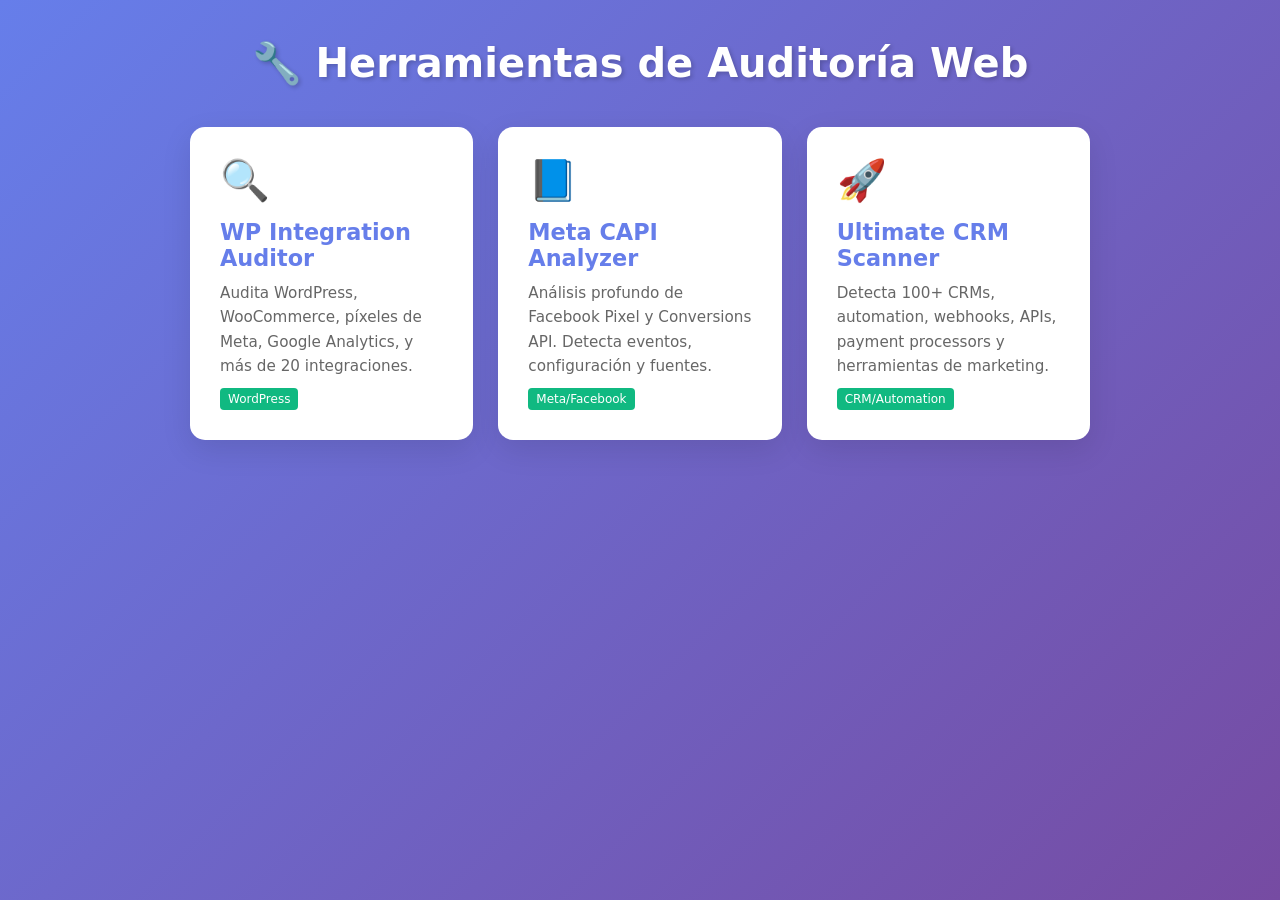
==== index.html @ 8484c39b "Update and rename index to index.html" ====
<!DOCTYPE html>
<html lang="es">
<head>
    <meta charset="UTF-8">
    <meta name="viewport" content="width=device-width, initial-scale=1.0">
    <title>🔧 Mis Herramientas de Auditoría</title>
    <style>
        * {
            margin: 0;
            padding: 0;
            box-sizing: border-box;
        }
        body {
            font-family: -apple-system, system-ui, sans-serif;
            background: linear-gradient(135deg, #667eea 0%, #764ba2 100%);
            min-height: 100vh;
            padding: 40px 20px;
        }
        .container {
            max-width: 900px;
            margin: 0 auto;
        }
        h1 {
            color: white;
            text-align: center;
            margin-bottom: 40px;
            font-size: 2.5em;
            text-shadow: 2px 2px 4px rgba(0,0,0,0.2);
        }
        .tools-grid {
            display: grid;
            grid-template-columns: repeat(auto-fit, minmax(280px, 1fr));
            gap: 25px;
        }
        .tool-card {
            background: white;
            border-radius: 15px;
            padding: 30px;
            text-decoration: none;
            color: inherit;
            transition: transform 0.3s, box-shadow 0.3s;
            box-shadow: 0 10px 30px rgba(0,0,0,0.1);
            display: block;
        }
        .tool-card:hover {
            transform: translateY(-5px);
            box-shadow: 0 15px 40px rgba(0,0,0,0.2);
        }
        .tool-card h2 {
            color: #667eea;
            margin-bottom: 10px;
            font-size: 1.4em;
        }
        .tool-card p {
            color: #666;
            line-height: 1.6;
            font-size: 0.95em;
        }
        .emoji {
            font-size: 2.5em;
            margin-bottom: 15px;
            display: block;
        }
        .badge {
            display: inline-block;
            background: #10b981;
            color: white;
            padding: 4px 8px;
            border-radius: 4px;
            font-size: 0.75em;
            margin-top: 10px;
        }
    </style>
</head>
<body>
    <div class="container">
        <h1>🔧 Herramientas de Auditoría Web</h1>
        
        <div class="tools-grid">
            <a href="wp-integration-auditor.html" class="tool-card">
                <span class="emoji">🔍</span>
                <h2>WP Integration Auditor</h2>
                <p>Audita WordPress, WooCommerce, píxeles de Meta, Google Analytics, y más de 20 integraciones.</p>
                <span class="badge">WordPress</span>
            </a>
            
            <a href="meta-capi-deep-analyzer.html" class="tool-card">
                <span class="emoji">📘</span>
                <h2>Meta CAPI Analyzer</h2>
                <p>Análisis profundo de Facebook Pixel y Conversions API. Detecta eventos, configuración y fuentes.</p>
                <span class="badge">Meta/Facebook</span>
            </a>
            
            <a href="ultimate-crm-integration-scanner.html" class="tool-card">
                <span class="emoji">🚀</span>
                <h2>Ultimate CRM Scanner</h2>
                <p>Detecta 100+ CRMs, automation, webhooks, APIs, payment processors y herramientas de marketing.</p>
                <span class="badge">CRM/Automation</span>
            </a>
        </div>
    </div>
</body>
</html>
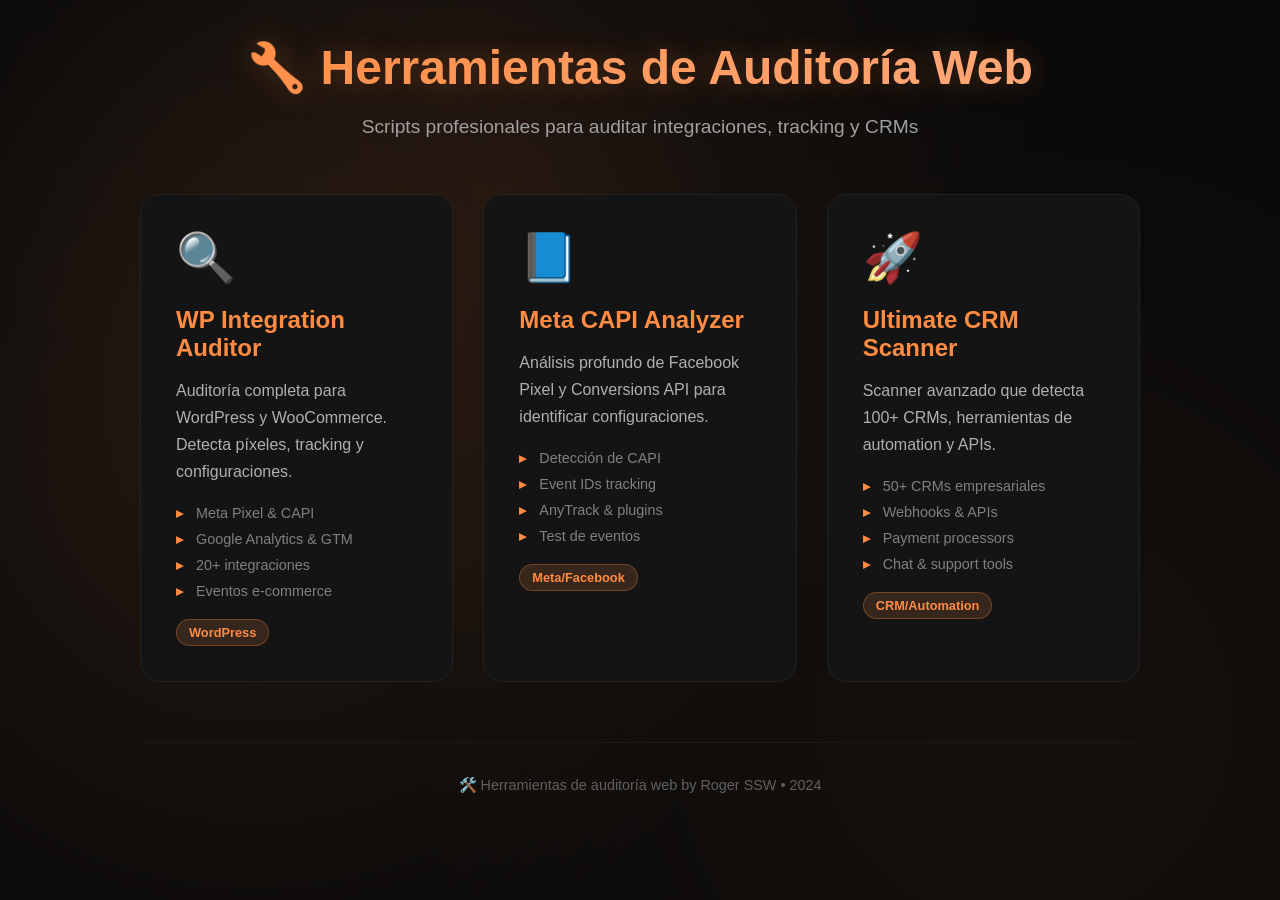
==== commit 5a1867f7: "Update index.html" ====
--- a/index.html
+++ b/index.html
@@ -3,7 +3,7 @@
 <head>
     <meta charset="UTF-8">
     <meta name="viewport" content="width=device-width, initial-scale=1.0">
-    <title>🔧 Mis Herramientas de Auditoría</title>
+    <title>🔧 Herramientas de Auditoría Web - Roger SSW</title>
     <style>
         * {
             margin: 0;
@@ -11,92 +11,246 @@
             box-sizing: border-box;
         }
         body {
-            font-family: -apple-system, system-ui, sans-serif;
-            background: linear-gradient(135deg, #667eea 0%, #764ba2 100%);
+            font-family: -apple-system, BlinkMacSystemFont, 'Segoe UI', Roboto, sans-serif;
+            background: #0a0a0a;
+            background-image: 
+                radial-gradient(circle at 20% 50%, rgba(255, 140, 66, 0.1) 0%, transparent 50%),
+                radial-gradient(circle at 80% 80%, rgba(255, 140, 66, 0.05) 0%, transparent 50%),
+                radial-gradient(circle at 40% 20%, rgba(255, 140, 66, 0.08) 0%, transparent 50%);
             min-height: 100vh;
             padding: 40px 20px;
+            color: #ffffff;
         }
         .container {
-            max-width: 900px;
+            max-width: 1000px;
             margin: 0 auto;
         }
+        .header {
+            text-align: center;
+            margin-bottom: 50px;
+        }
         h1 {
-            color: white;
-            text-align: center;
-            margin-bottom: 40px;
-            font-size: 2.5em;
-            text-shadow: 2px 2px 4px rgba(0,0,0,0.2);
+            font-size: 3em;
+            margin-bottom: 15px;
+            background: linear-gradient(135deg, #FF8C42 0%, #FFB088 100%);
+            -webkit-background-clip: text;
+            -webkit-text-fill-color: transparent;
+            background-clip: text;
+            text-shadow: 0 0 30px rgba(255, 140, 66, 0.3);
+        }
+        .subtitle {
+            font-size: 1.2em;
+            color: #a0a0a0;
+            font-weight: 300;
         }
         .tools-grid {
             display: grid;
-            grid-template-columns: repeat(auto-fit, minmax(280px, 1fr));
-            gap: 25px;
+            grid-template-columns: repeat(auto-fit, minmax(300px, 1fr));
+            gap: 30px;
         }
         .tool-card {
-            background: white;
-            border-radius: 15px;
-            padding: 30px;
+            background: #141414;
+            border: 1px solid #222;
+            border-radius: 20px;
+            padding: 35px;
             text-decoration: none;
             color: inherit;
-            transition: transform 0.3s, box-shadow 0.3s;
-            box-shadow: 0 10px 30px rgba(0,0,0,0.1);
+            transition: all 0.3s ease;
+            position: relative;
+            overflow: hidden;
+        }
+        .tool-card::before {
+            content: '';
+            position: absolute;
+            top: 0;
+            left: 0;
+            right: 0;
+            bottom: 0;
+            background: linear-gradient(135deg, rgba(255, 140, 66, 0.1) 0%, transparent 50%);
+            opacity: 0;
+            transition: opacity 0.3s ease;
+        }
+        .tool-card::after {
+            content: '';
+            position: absolute;
+            top: 0;
+            left: 0;
+            right: 0;
+            height: 2px;
+            background: linear-gradient(90deg, #FF8C42, #FFB088);
+            transform: scaleX(0);
+            transition: transform 0.3s ease;
+        }
+        .tool-card:hover {
+            transform: translateY(-8px);
+            border-color: #FF8C42;
+            box-shadow: 
+                0 20px 60px rgba(255, 140, 66, 0.15),
+                0 0 0 1px rgba(255, 140, 66, 0.2);
+        }
+        .tool-card:hover::before {
+            opacity: 1;
+        }
+        .tool-card:hover::after {
+            transform: scaleX(1);
+        }
+        .emoji {
+            font-size: 3em;
+            margin-bottom: 20px;
             display: block;
-        }
-        .tool-card:hover {
-            transform: translateY(-5px);
-            box-shadow: 0 15px 40px rgba(0,0,0,0.2);
-        }
-        .tool-card h2 {
-            color: #667eea;
-            margin-bottom: 10px;
-            font-size: 1.4em;
-        }
-        .tool-card p {
-            color: #666;
-            line-height: 1.6;
-            font-size: 0.95em;
-        }
-        .emoji {
-            font-size: 2.5em;
+            filter: grayscale(20%);
+        }
+        h2 {
+            color: #FF8C42;
             margin-bottom: 15px;
-            display: block;
+            font-size: 1.5em;
+            font-weight: 600;
+        }
+        p {
+            color: #b0b0b0;
+            line-height: 1.7;
+            font-size: 1em;
+            margin-bottom: 15px;
+        }
+        .features {
+            list-style: none;
+            font-size: 0.9em;
+            color: #808080;
+        }
+        .features li {
+            padding: 5px 0;
+            position: relative;
+            padding-left: 20px;
+            transition: color 0.2s;
+        }
+        .features li::before {
+            content: '▸';
+            position: absolute;
+            left: 0;
+            color: #FF8C42;
+            font-weight: bold;
+        }
+        .tool-card:hover .features li {
+            color: #a0a0a0;
         }
         .badge {
             display: inline-block;
-            background: #10b981;
-            color: white;
-            padding: 4px 8px;
+            background: rgba(255, 140, 66, 0.15);
+            color: #FF8C42;
+            border: 1px solid rgba(255, 140, 66, 0.3);
+            padding: 5px 12px;
+            border-radius: 20px;
+            font-size: 0.8em;
+            margin-top: 15px;
+            font-weight: 600;
+            transition: all 0.3s;
+        }
+        .tool-card:hover .badge {
+            background: rgba(255, 140, 66, 0.25);
+            border-color: #FF8C42;
+            box-shadow: 0 0 10px rgba(255, 140, 66, 0.3);
+        }
+        .footer {
+            text-align: center;
+            margin-top: 60px;
+            color: #606060;
+            font-size: 0.9em;
+            padding-top: 30px;
+            border-top: 1px solid #1a1a1a;
+        }
+        .footer p {
+            color: #606060;
+        }
+        
+        /* Animación sutil de fondo */
+        @keyframes float {
+            0%, 100% { transform: translateY(0px); }
+            50% { transform: translateY(-10px); }
+        }
+        
+        .tool-card:nth-child(1) { animation: float 6s ease-in-out infinite; }
+        .tool-card:nth-child(2) { animation: float 6s ease-in-out 2s infinite; }
+        .tool-card:nth-child(3) { animation: float 6s ease-in-out 4s infinite; }
+        
+        /* Responsive */
+        @media (max-width: 768px) {
+            h1 {
+                font-size: 2em;
+            }
+            .tools-grid {
+                grid-template-columns: 1fr;
+            }
+            .tool-card {
+                animation: none !important;
+            }
+        }
+        
+        /* Scrollbar personalizada */
+        ::-webkit-scrollbar {
+            width: 8px;
+        }
+        ::-webkit-scrollbar-track {
+            background: #0a0a0a;
+        }
+        ::-webkit-scrollbar-thumb {
+            background: #FF8C42;
             border-radius: 4px;
-            font-size: 0.75em;
-            margin-top: 10px;
+        }
+        ::-webkit-scrollbar-thumb:hover {
+            background: #FFB088;
         }
     </style>
 </head>
 <body>
     <div class="container">
-        <h1>🔧 Herramientas de Auditoría Web</h1>
+        <div class="header">
+            <h1>🔧 Herramientas de Auditoría Web</h1>
+            <p class="subtitle">Scripts profesionales para auditar integraciones, tracking y CRMs</p>
+        </div>
         
         <div class="tools-grid">
             <a href="wp-integration-auditor.html" class="tool-card">
                 <span class="emoji">🔍</span>
                 <h2>WP Integration Auditor</h2>
-                <p>Audita WordPress, WooCommerce, píxeles de Meta, Google Analytics, y más de 20 integraciones.</p>
+                <p>Auditoría completa para WordPress y WooCommerce. Detecta píxeles, tracking y configuraciones.</p>
+                <ul class="features">
+                    <li>Meta Pixel & CAPI</li>
+                    <li>Google Analytics & GTM</li>
+                    <li>20+ integraciones</li>
+                    <li>Eventos e-commerce</li>
+                </ul>
                 <span class="badge">WordPress</span>
             </a>
             
             <a href="meta-capi-deep-analyzer.html" class="tool-card">
                 <span class="emoji">📘</span>
                 <h2>Meta CAPI Analyzer</h2>
-                <p>Análisis profundo de Facebook Pixel y Conversions API. Detecta eventos, configuración y fuentes.</p>
+                <p>Análisis profundo de Facebook Pixel y Conversions API para identificar configuraciones.</p>
+                <ul class="features">
+                    <li>Detección de CAPI</li>
+                    <li>Event IDs tracking</li>
+                    <li>AnyTrack & plugins</li>
+                    <li>Test de eventos</li>
+                </ul>
                 <span class="badge">Meta/Facebook</span>
             </a>
             
             <a href="ultimate-crm-integration-scanner.html" class="tool-card">
                 <span class="emoji">🚀</span>
                 <h2>Ultimate CRM Scanner</h2>
-                <p>Detecta 100+ CRMs, automation, webhooks, APIs, payment processors y herramientas de marketing.</p>
+                <p>Scanner avanzado que detecta 100+ CRMs, herramientas de automation y APIs.</p>
+                <ul class="features">
+                    <li>50+ CRMs empresariales</li>
+                    <li>Webhooks & APIs</li>
+                    <li>Payment processors</li>
+                    <li>Chat & support tools</li>
+                </ul>
                 <span class="badge">CRM/Automation</span>
             </a>
+        </div>
+        
+        <div class="footer">
+            <p>🛠️ Herramientas de auditoría web by Roger SSW • 2024</p>
         </div>
     </div>
 </body>
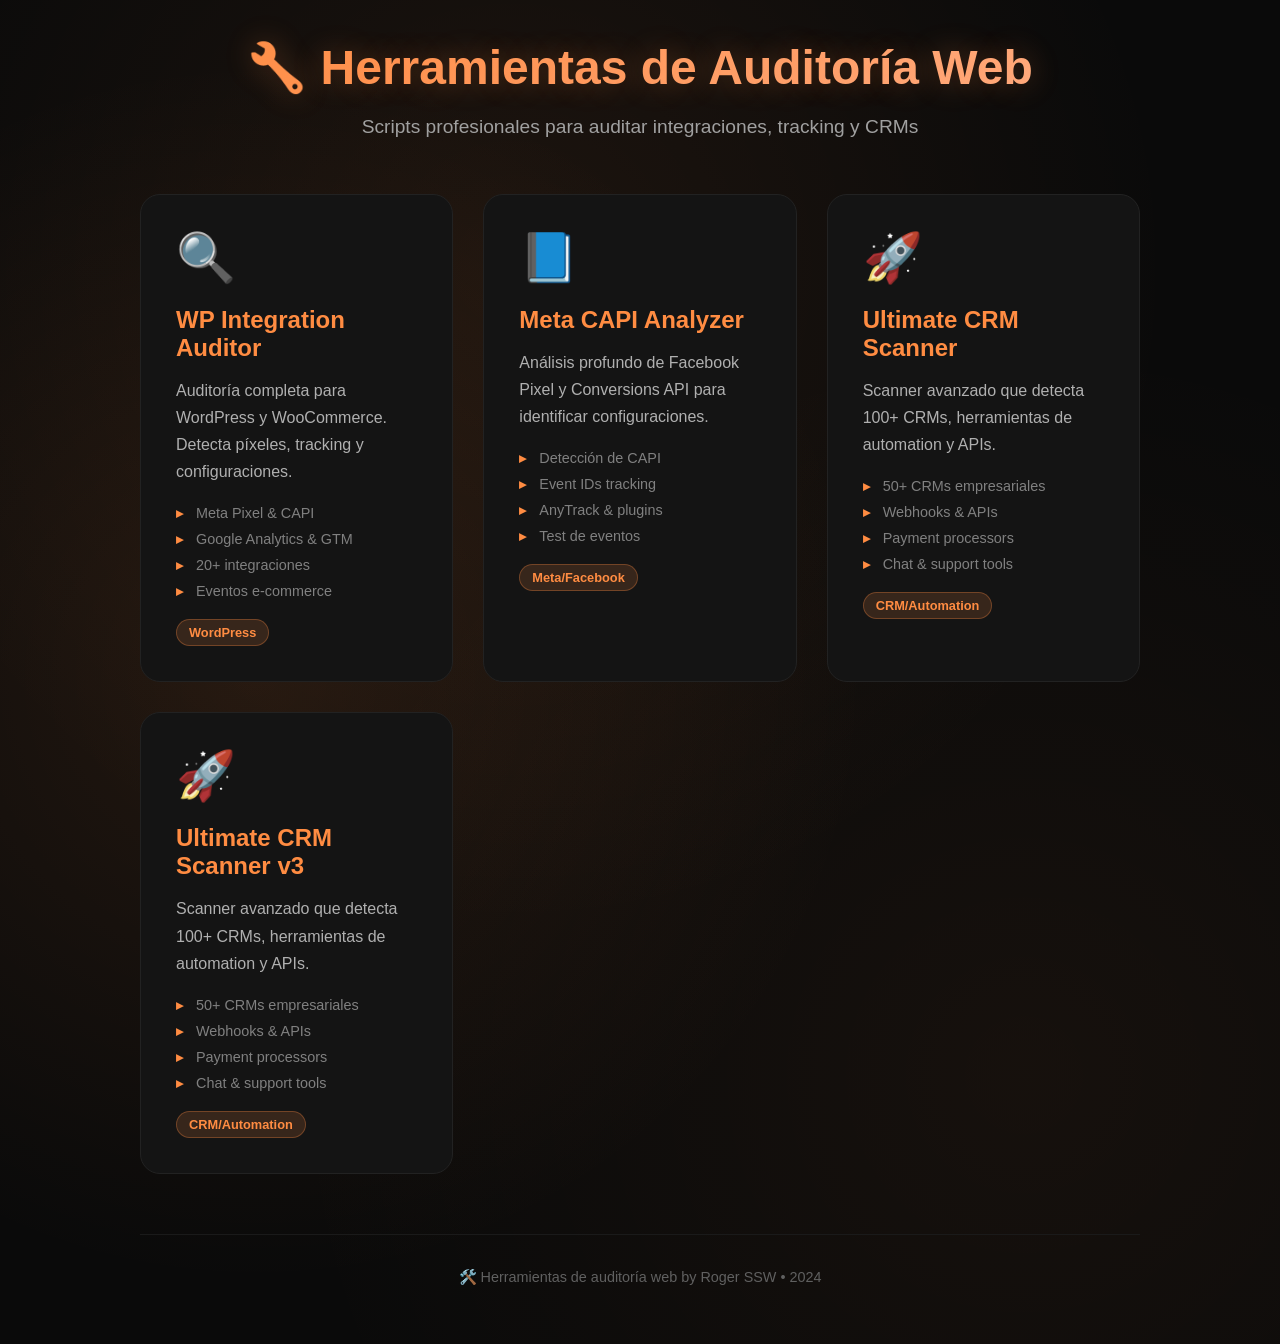
==== commit 7f81c170: "Update index.html" ====
--- a/index.html
+++ b/index.html
@@ -247,6 +247,18 @@
                 </ul>
                 <span class="badge">CRM/Automation</span>
             </a>
+             <a href="ultimate-CRM-&-Integration-Scanner-v3.html" class="tool-card">
+                <span class="emoji">🚀</span>
+                <h2>Ultimate CRM Scanner v3</h2>
+                <p>Scanner avanzado que detecta 100+ CRMs, herramientas de automation y APIs.</p>
+                <ul class="features">
+                    <li>50+ CRMs empresariales</li>
+                    <li>Webhooks & APIs</li>
+                    <li>Payment processors</li>
+                    <li>Chat & support tools</li>
+                </ul>
+                <span class="badge">CRM/Automation</span>
+            </a>
         </div>
         
         <div class="footer">
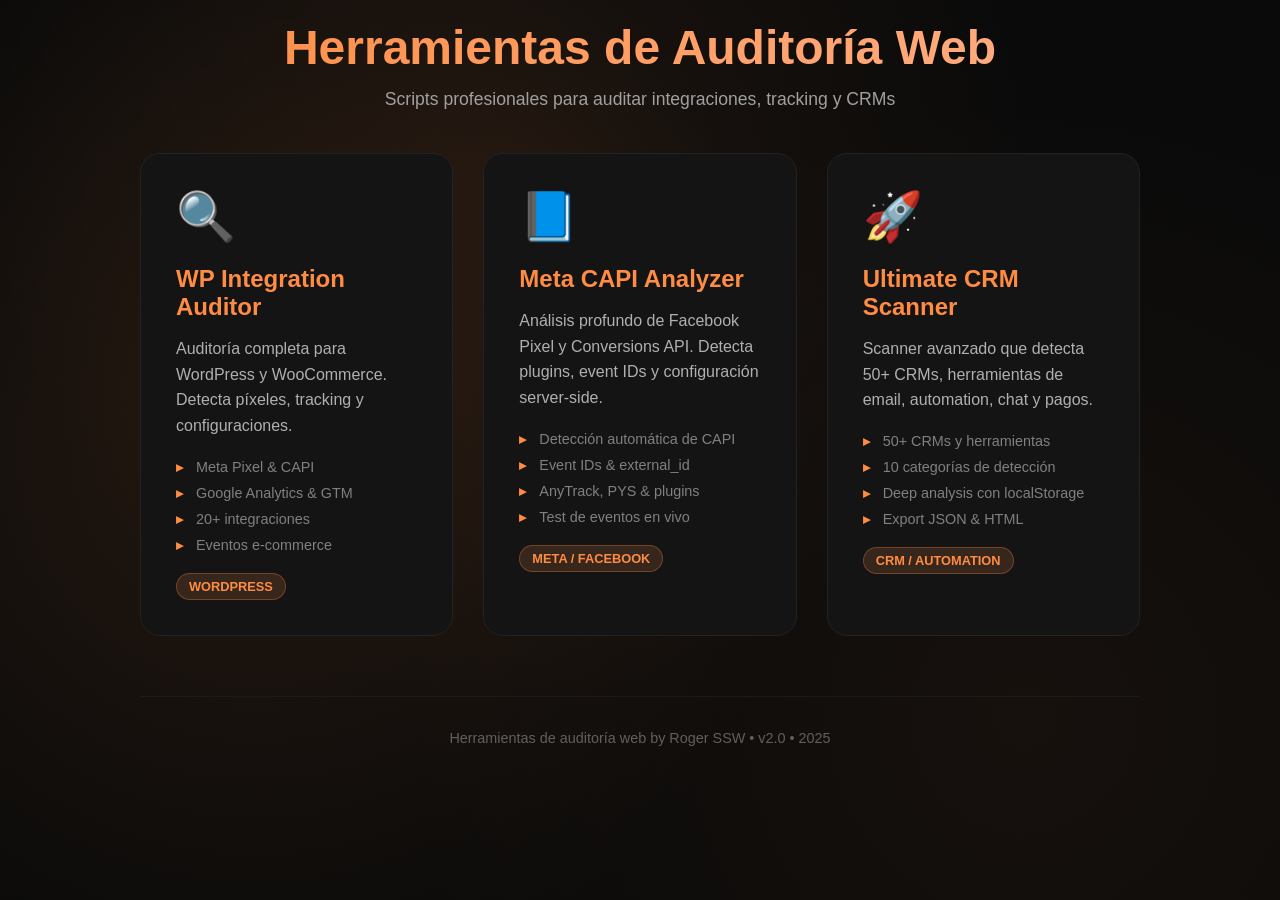
==== commit a0f68f70: "Move v2 files to root for GitHub Pages, remove old versions All tool pages now accessible at root le" ====
--- a/index.html
+++ b/index.html
@@ -3,51 +3,16 @@
 <head>
     <meta charset="UTF-8">
     <meta name="viewport" content="width=device-width, initial-scale=1.0">
-    <title>🔧 Herramientas de Auditoría Web - Roger SSW</title>
+    <meta name="description" content="Herramientas profesionales de auditoría web para detectar integraciones, tracking, CRMs y más.">
+    <title>Herramientas de Auditoría Web - Martech Toolkit v2</title>
+    <link rel="stylesheet" href="css/shared.css">
     <style>
-        * {
-            margin: 0;
-            padding: 0;
-            box-sizing: border-box;
-        }
-        body {
-            font-family: -apple-system, BlinkMacSystemFont, 'Segoe UI', Roboto, sans-serif;
-            background: #0a0a0a;
-            background-image: 
-                radial-gradient(circle at 20% 50%, rgba(255, 140, 66, 0.1) 0%, transparent 50%),
-                radial-gradient(circle at 80% 80%, rgba(255, 140, 66, 0.05) 0%, transparent 50%),
-                radial-gradient(circle at 40% 20%, rgba(255, 140, 66, 0.08) 0%, transparent 50%);
-            min-height: 100vh;
-            padding: 40px 20px;
-            color: #ffffff;
-        }
-        .container {
-            max-width: 1000px;
-            margin: 0 auto;
-        }
-        .header {
-            text-align: center;
-            margin-bottom: 50px;
-        }
-        h1 {
-            font-size: 3em;
-            margin-bottom: 15px;
-            background: linear-gradient(135deg, #FF8C42 0%, #FFB088 100%);
-            -webkit-background-clip: text;
-            -webkit-text-fill-color: transparent;
-            background-clip: text;
-            text-shadow: 0 0 30px rgba(255, 140, 66, 0.3);
-        }
-        .subtitle {
-            font-size: 1.2em;
-            color: #a0a0a0;
-            font-weight: 300;
-        }
         .tools-grid {
             display: grid;
             grid-template-columns: repeat(auto-fit, minmax(300px, 1fr));
             gap: 30px;
         }
+
         .tool-card {
             background: #141414;
             border: 1px solid #222;
@@ -59,81 +24,71 @@
             position: relative;
             overflow: hidden;
         }
+
         .tool-card::before {
             content: '';
             position: absolute;
-            top: 0;
-            left: 0;
-            right: 0;
-            bottom: 0;
+            top: 0; left: 0; right: 0; bottom: 0;
             background: linear-gradient(135deg, rgba(255, 140, 66, 0.1) 0%, transparent 50%);
             opacity: 0;
             transition: opacity 0.3s ease;
         }
+
         .tool-card::after {
             content: '';
             position: absolute;
-            top: 0;
-            left: 0;
-            right: 0;
+            top: 0; left: 0; right: 0;
             height: 2px;
             background: linear-gradient(90deg, #FF8C42, #FFB088);
             transform: scaleX(0);
             transition: transform 0.3s ease;
         }
+
         .tool-card:hover {
             transform: translateY(-8px);
             border-color: #FF8C42;
-            box-shadow: 
-                0 20px 60px rgba(255, 140, 66, 0.15),
-                0 0 0 1px rgba(255, 140, 66, 0.2);
+            box-shadow: 0 20px 60px rgba(255, 140, 66, 0.15), 0 0 0 1px rgba(255, 140, 66, 0.2);
         }
-        .tool-card:hover::before {
-            opacity: 1;
-        }
-        .tool-card:hover::after {
-            transform: scaleX(1);
-        }
-        .emoji {
+
+        .tool-card:hover::before { opacity: 1; }
+        .tool-card:hover::after { transform: scaleX(1); }
+
+        .tool-card .emoji {
             font-size: 3em;
             margin-bottom: 20px;
             display: block;
-            filter: grayscale(20%);
         }
-        h2 {
+
+        .tool-card h2 {
             color: #FF8C42;
             margin-bottom: 15px;
             font-size: 1.5em;
-            font-weight: 600;
         }
-        p {
-            color: #b0b0b0;
-            line-height: 1.7;
-            font-size: 1em;
-            margin-bottom: 15px;
-        }
-        .features {
+
+        .tool-card .features {
             list-style: none;
             font-size: 0.9em;
             color: #808080;
         }
-        .features li {
+
+        .tool-card .features li {
             padding: 5px 0;
             position: relative;
             padding-left: 20px;
             transition: color 0.2s;
         }
-        .features li::before {
-            content: '▸';
+
+        .tool-card .features li::before {
+            content: '\25B8';
             position: absolute;
             left: 0;
             color: #FF8C42;
             font-weight: bold;
         }
-        .tool-card:hover .features li {
-            color: #a0a0a0;
-        }
-        .badge {
+
+        .tool-card:hover .features li { color: #a0a0a0; }
+
+        .tool-card .badge {
             display: inline-block;
             background: rgba(255, 140, 66, 0.15);
             color: #FF8C42;
@@ -145,11 +100,13 @@
             font-weight: 600;
             transition: all 0.3s;
         }
+
         .tool-card:hover .badge {
             background: rgba(255, 140, 66, 0.25);
             border-color: #FF8C42;
             box-shadow: 0 0 10px rgba(255, 140, 66, 0.3);
         }
+
         .footer {
             text-align: center;
             margin-top: 60px;
@@ -158,111 +115,67 @@
             padding-top: 30px;
             border-top: 1px solid #1a1a1a;
         }
-        .footer p {
-            color: #606060;
-        }
-        
-        /* Animación sutil de fondo */
-        @keyframes float {
-            0%, 100% { transform: translateY(0px); }
-            50% { transform: translateY(-10px); }
-        }
-        
-        .tool-card:nth-child(1) { animation: float 6s ease-in-out infinite; }
-        .tool-card:nth-child(2) { animation: float 6s ease-in-out 2s infinite; }
-        .tool-card:nth-child(3) { animation: float 6s ease-in-out 4s infinite; }
-        
-        /* Responsive */
+
+        .footer p { color: #606060; }
+
+        .header h1 { font-size: 3em; }
+        .subtitle { font-size: 1.2em; color: #a0a0a0; font-weight: 300; }
+
         @media (max-width: 768px) {
-            h1 {
-                font-size: 2em;
-            }
-            .tools-grid {
-                grid-template-columns: 1fr;
-            }
-            .tool-card {
-                animation: none !important;
-            }
-        }
-        
-        /* Scrollbar personalizada */
-        ::-webkit-scrollbar {
-            width: 8px;
-        }
-        ::-webkit-scrollbar-track {
-            background: #0a0a0a;
-        }
-        ::-webkit-scrollbar-thumb {
-            background: #FF8C42;
-            border-radius: 4px;
-        }
-        ::-webkit-scrollbar-thumb:hover {
-            background: #FFB088;
+            .tools-grid { grid-template-columns: 1fr; }
         }
     </style>
 </head>
 <body>
-    <div class="container">
+    <div class="container" style="max-width: 1000px;">
         <div class="header">
-            <h1>🔧 Herramientas de Auditoría Web</h1>
+            <h1>Herramientas de Auditoría Web</h1>
             <p class="subtitle">Scripts profesionales para auditar integraciones, tracking y CRMs</p>
         </div>
-        
+
         <div class="tools-grid">
-            <a href="wp-integration-auditor.html" class="tool-card">
-                <span class="emoji">🔍</span>
+            <a href="wp-integration-auditor.html" class="tool-card" aria-label="WP Integration Auditor">
+                <span class="emoji" aria-hidden="true">&#128269;</span>
                 <h2>WP Integration Auditor</h2>
                 <p>Auditoría completa para WordPress y WooCommerce. Detecta píxeles, tracking y configuraciones.</p>
                 <ul class="features">
-                    <li>Meta Pixel & CAPI</li>
-                    <li>Google Analytics & GTM</li>
+                    <li>Meta Pixel &amp; CAPI</li>
+                    <li>Google Analytics &amp; GTM</li>
                     <li>20+ integraciones</li>
                     <li>Eventos e-commerce</li>
                 </ul>
                 <span class="badge">WordPress</span>
             </a>
-            
-            <a href="meta-capi-deep-analyzer.html" class="tool-card">
-                <span class="emoji">📘</span>
+
+            <a href="meta-capi-deep-analyzer.html" class="tool-card" aria-label="Meta CAPI Analyzer">
+                <span class="emoji" aria-hidden="true">&#128216;</span>
                 <h2>Meta CAPI Analyzer</h2>
-                <p>Análisis profundo de Facebook Pixel y Conversions API para identificar configuraciones.</p>
+                <p>Análisis profundo de Facebook Pixel y Conversions API. Detecta plugins, event IDs y configuración server-side.</p>
                 <ul class="features">
-                    <li>Detección de CAPI</li>
-                    <li>Event IDs tracking</li>
-                    <li>AnyTrack & plugins</li>
-                    <li>Test de eventos</li>
+                    <li>Detección automática de CAPI</li>
+                    <li>Event IDs &amp; external_id</li>
+                    <li>AnyTrack, PYS &amp; plugins</li>
+                    <li>Test de eventos en vivo</li>
                 </ul>
-                <span class="badge">Meta/Facebook</span>
+                <span class="badge">Meta / Facebook</span>
             </a>
-            
-            <a href="ultimate-crm-integration-scanner.html" class="tool-card">
-                <span class="emoji">🚀</span>
+
+            <a href="ultimate-crm-scanner.html" class="tool-card" aria-label="Ultimate CRM Scanner">
+                <span class="emoji" aria-hidden="true">&#128640;</span>
                 <h2>Ultimate CRM Scanner</h2>
-                <p>Scanner avanzado que detecta 100+ CRMs, herramientas de automation y APIs.</p>
+                <p>Scanner avanzado que detecta 50+ CRMs, herramientas de email, automation, chat y pagos.</p>
                 <ul class="features">
-                    <li>50+ CRMs empresariales</li>
-                    <li>Webhooks & APIs</li>
-                    <li>Payment processors</li>
-                    <li>Chat & support tools</li>
+                    <li>50+ CRMs y herramientas</li>
+                    <li>10 categorías de detección</li>
+                    <li>Deep analysis con localStorage</li>
+                    <li>Export JSON &amp; HTML</li>
                 </ul>
-                <span class="badge">CRM/Automation</span>
-            </a>
-             <a href="ultimate-CRM-&-Integration-Scanner-v3.html" class="tool-card">
-                <span class="emoji">🚀</span>
-                <h2>Ultimate CRM Scanner v3</h2>
-                <p>Scanner avanzado que detecta 100+ CRMs, herramientas de automation y APIs.</p>
-                <ul class="features">
-                    <li>50+ CRMs empresariales</li>
-                    <li>Webhooks & APIs</li>
-                    <li>Payment processors</li>
-                    <li>Chat & support tools</li>
-                </ul>
-                <span class="badge">CRM/Automation</span>
+                <span class="badge">CRM / Automation</span>
             </a>
         </div>
-        
+
         <div class="footer">
-            <p>🛠️ Herramientas de auditoría web by Roger SSW • 2024</p>
+            <p>Herramientas de auditoría web by Roger SSW &bull; v2.0 &bull; 2025</p>
         </div>
     </div>
 </body>
--- a/css/shared.css
+++ b/css/shared.css
@@ -0,0 +1,481 @@
+/* ============================================
+   Martech Audit Toolkit - Shared Styles v2.0
+   ============================================ */
+
+/* Reset & Base */
+* {
+    margin: 0;
+    padding: 0;
+    box-sizing: border-box;
+}
+
+body {
+    font-family: -apple-system, BlinkMacSystemFont, 'Segoe UI', Roboto, Oxygen, Ubuntu, sans-serif;
+    background: #0a0a0a;
+    background-image:
+        radial-gradient(circle at 20% 50%, rgba(255, 140, 66, 0.1) 0%, transparent 50%),
+        radial-gradient(circle at 80% 80%, rgba(255, 140, 66, 0.05) 0%, transparent 50%),
+        radial-gradient(circle at 40% 20%, rgba(255, 140, 66, 0.08) 0%, transparent 50%);
+    min-height: 100vh;
+    padding: 20px;
+    color: #ffffff;
+}
+
+/* Scrollbar */
+::-webkit-scrollbar { width: 8px; }
+::-webkit-scrollbar-track { background: #0a0a0a; }
+::-webkit-scrollbar-thumb { background: #FF8C42; border-radius: 4px; }
+::-webkit-scrollbar-thumb:hover { background: #FFB088; }
+
+/* Layout */
+.container {
+    max-width: 1200px;
+    margin: 0 auto;
+}
+
+/* Header */
+.header {
+    text-align: center;
+    margin-bottom: 40px;
+}
+
+.header h1 {
+    font-size: 2.5em;
+    margin-bottom: 10px;
+    background: linear-gradient(135deg, #FF8C42 0%, #FFB088 100%);
+    -webkit-background-clip: text;
+    -webkit-text-fill-color: transparent;
+    background-clip: text;
+}
+
+.header p {
+    font-size: 1.1em;
+    color: #a0a0a0;
+    font-weight: 300;
+}
+
+/* Main Card */
+.main-card {
+    background: #141414;
+    border: 1px solid #222;
+    border-radius: 20px;
+    padding: 40px;
+    box-shadow: 0 20px 60px rgba(0, 0, 0, 0.5);
+}
+
+/* Code Container */
+.code-container {
+    background: #0a0a0a;
+    border: 1px solid #222;
+    border-radius: 12px;
+    padding: 25px;
+    position: relative;
+    box-shadow: inset 0 2px 10px rgba(0, 0, 0, 0.5);
+}
+
+.code-header {
+    display: flex;
+    justify-content: space-between;
+    align-items: center;
+    margin-bottom: 20px;
+    padding-bottom: 15px;
+    border-bottom: 1px solid #333;
+}
+
+.code-title {
+    color: #FF8C42;
+    font-size: 1em;
+    font-weight: 600;
+}
+
+pre {
+    color: #e5e5e5;
+    font-family: 'Monaco', 'Menlo', 'Ubuntu Mono', monospace;
+    font-size: 0.85em;
+    line-height: 1.6;
+    overflow-x: auto;
+    white-space: pre-wrap;
+    word-wrap: break-word;
+    max-height: 500px;
+    overflow-y: auto;
+}
+
+pre::-webkit-scrollbar { width: 6px; height: 6px; }
+pre::-webkit-scrollbar-track { background: #1a1a1a; }
+pre::-webkit-scrollbar-thumb { background: #FF8C42; border-radius: 3px; }
+
+/* Copy Button */
+.copy-btn {
+    background: linear-gradient(135deg, #FF8C42, #FFB088);
+    color: #0a0a0a;
+    border: none;
+    padding: 10px 20px;
+    border-radius: 8px;
+    cursor: pointer;
+    font-size: 0.9em;
+    font-weight: 600;
+    transition: all 0.3s;
+}
+
+.copy-btn:hover {
+    transform: translateY(-2px);
+    box-shadow: 0 5px 20px rgba(255, 140, 66, 0.4);
+}
+
+.copy-btn.copied {
+    background: #10b981;
+    color: white;
+}
+
+/* Home Button */
+.home-button {
+    position: fixed;
+    top: 20px;
+    right: 20px;
+    width: 50px;
+    height: 50px;
+    background: linear-gradient(135deg, #FF8C42, #FFB088);
+    border-radius: 50%;
+    display: flex;
+    align-items: center;
+    justify-content: center;
+    text-decoration: none;
+    font-size: 1.5em;
+    box-shadow: 0 4px 15px rgba(255, 140, 66, 0.3);
+    transition: all 0.3s ease;
+    z-index: 1000;
+}
+
+.home-button:hover {
+    transform: scale(1.1) rotate(10deg);
+    box-shadow: 0 6px 25px rgba(255, 140, 66, 0.5);
+}
+
+/* Stats */
+.stats-row {
+    display: grid;
+    grid-template-columns: repeat(auto-fit, minmax(150px, 1fr));
+    gap: 15px;
+    margin-bottom: 30px;
+}
+
+.stat-card {
+    background: #0a0a0a;
+    border: 1px solid #222;
+    border-radius: 10px;
+    padding: 20px;
+    text-align: center;
+    transition: all 0.3s;
+}
+
+.stat-card:hover {
+    border-color: rgba(255, 140, 66, 0.3);
+    transform: scale(1.05);
+}
+
+.stat-number {
+    font-size: 2em;
+    font-weight: bold;
+    background: linear-gradient(135deg, #FF8C42, #FFB088);
+    -webkit-background-clip: text;
+    -webkit-text-fill-color: transparent;
+    background-clip: text;
+}
+
+.stat-label {
+    color: #808080;
+    font-size: 0.9em;
+    margin-top: 5px;
+}
+
+/* Alert / Warning */
+.alert, .warning {
+    background: rgba(255, 140, 66, 0.1);
+    border-left: 4px solid #FF8C42;
+    border: 1px solid rgba(255, 140, 66, 0.2);
+    padding: 20px;
+    border-radius: 8px;
+    margin-bottom: 25px;
+}
+
+.alert strong, .warning strong {
+    color: #FF8C42;
+    display: block;
+    margin-bottom: 8px;
+    font-size: 1.1em;
+}
+
+.alert p, .warning p {
+    color: #FFB088;
+    line-height: 1.6;
+}
+
+/* Instructions */
+.instructions {
+    background: #0a0a0a;
+    border: 1px solid rgba(255, 140, 66, 0.2);
+    border-radius: 12px;
+    padding: 25px;
+    margin-bottom: 30px;
+}
+
+.instructions h3 {
+    color: #FF8C42;
+    margin-bottom: 20px;
+    font-size: 1.2em;
+    font-weight: 600;
+}
+
+.instructions ol {
+    margin-left: 20px;
+    color: #a0a0a0;
+}
+
+.instructions li {
+    margin-bottom: 12px;
+    line-height: 1.6;
+    transition: color 0.2s;
+}
+
+.instructions li:hover {
+    color: #FFB088;
+}
+
+/* Feature Grid */
+.feature-grid {
+    display: grid;
+    grid-template-columns: repeat(auto-fit, minmax(250px, 1fr));
+    gap: 20px;
+    margin-top: 30px;
+}
+
+.feature-card {
+    background: #0a0a0a;
+    padding: 25px;
+    border-radius: 12px;
+    border: 1px solid #222;
+    transition: all 0.3s ease;
+    position: relative;
+    overflow: hidden;
+}
+
+.feature-card::before {
+    content: '';
+    position: absolute;
+    top: 0;
+    left: 0;
+    right: 0;
+    height: 2px;
+    background: linear-gradient(90deg, #FF8C42, #FFB088);
+    transform: scaleX(0);
+    transition: transform 0.3s ease;
+}
+
+.feature-card:hover {
+    transform: translateY(-5px);
+    border-color: rgba(255, 140, 66, 0.3);
+    box-shadow: 0 10px 30px rgba(255, 140, 66, 0.1);
+}
+
+.feature-card:hover::before {
+    transform: scaleX(1);
+}
+
+.feature-card h4 {
+    color: #FF8C42;
+    margin-bottom: 12px;
+    font-size: 1.1em;
+    font-weight: 600;
+}
+
+.feature-card p {
+    font-size: 0.9em;
+    color: #a0a0a0;
+    line-height: 1.6;
+}
+
+/* Info Cards */
+.info-grid {
+    display: grid;
+    grid-template-columns: repeat(auto-fit, minmax(300px, 1fr));
+    gap: 20px;
+    margin-bottom: 30px;
+}
+
+.info-card {
+    background: #141414;
+    border: 1px solid #222;
+    border-radius: 15px;
+    padding: 25px;
+    transition: all 0.3s ease;
+    position: relative;
+    overflow: hidden;
+}
+
+.info-card::before {
+    content: '';
+    position: absolute;
+    top: 0;
+    left: 0;
+    right: 0;
+    height: 2px;
+    background: linear-gradient(90deg, #FF8C42, #FFB088);
+    transform: scaleX(0);
+    transition: transform 0.3s ease;
+}
+
+.info-card:hover {
+    transform: translateY(-5px);
+    border-color: #FF8C42;
+    box-shadow: 0 10px 30px rgba(255, 140, 66, 0.15), 0 0 0 1px rgba(255, 140, 66, 0.2);
+}
+
+.info-card:hover::before {
+    transform: scaleX(1);
+}
+
+.info-card h3 {
+    margin-bottom: 15px;
+    font-size: 1.2em;
+    color: #FF8C42;
+    font-weight: 600;
+}
+
+.info-card ul {
+    list-style: none;
+    padding-left: 0;
+}
+
+.info-card li {
+    padding: 10px 0;
+    border-bottom: 1px solid rgba(255, 255, 255, 0.05);
+    color: #b0b0b0;
+    transition: color 0.2s;
+}
+
+.info-card li:hover { color: #FFB088; }
+.info-card li:last-child { border-bottom: none; }
+
+/* Category Cards */
+.tool-categories {
+    display: grid;
+    grid-template-columns: repeat(auto-fit, minmax(300px, 1fr));
+    gap: 25px;
+    margin-bottom: 40px;
+}
+
+.category-card {
+    background: #0a0a0a;
+    padding: 25px;
+    border-radius: 12px;
+    border: 1px solid #222;
+    transition: all 0.3s;
+}
+
+.category-card:hover {
+    transform: scale(1.02);
+    border-color: rgba(255, 140, 66, 0.3);
+    box-shadow: 0 10px 25px rgba(255, 140, 66, 0.1);
+}
+
+.category-card h3 {
+    color: #FF8C42;
+    margin-bottom: 20px;
+    font-size: 1.2em;
+    font-weight: 600;
+}
+
+.category-card ul {
+    list-style: none;
+    padding: 0;
+}
+
+.category-card li {
+    padding: 10px 0;
+    color: #a0a0a0;
+    font-size: 0.95em;
+    border-bottom: 1px solid rgba(255, 255, 255, 0.05);
+    transition: all 0.2s;
+}
+
+.category-card li:hover {
+    color: #FFB088;
+    padding-left: 5px;
+}
+
+.category-card li:last-child { border-bottom: none; }
+
+.category-card li::before {
+    content: '\25B8  ';
+    color: #FF8C42;
+    font-weight: bold;
+}
+
+/* Badges */
+.badge {
+    display: inline-block;
+    padding: 5px 12px;
+    border-radius: 20px;
+    font-size: 0.8em;
+    font-weight: 600;
+    text-transform: uppercase;
+}
+
+.badge.active {
+    background: rgba(16, 185, 129, 0.2);
+    color: #10b981;
+    border: 1px solid rgba(16, 185, 129, 0.3);
+}
+
+.badge.warning {
+    background: rgba(245, 158, 11, 0.2);
+    color: #f59e0b;
+    border: 1px solid rgba(245, 158, 11, 0.3);
+}
+
+.badge.info {
+    background: rgba(255, 140, 66, 0.15);
+    color: #FF8C42;
+    border: 1px solid rgba(255, 140, 66, 0.3);
+}
+
+/* Highlight */
+.highlight {
+    background: rgba(255, 140, 66, 0.2);
+    color: #FFB088;
+    padding: 3px 8px;
+    border-radius: 4px;
+    font-weight: 600;
+    border: 1px solid rgba(255, 140, 66, 0.3);
+}
+
+/* Section titles */
+h2 {
+    color: #FF8C42;
+    margin-bottom: 20px;
+    font-size: 1.4em;
+    font-weight: 600;
+}
+
+p {
+    color: #b0b0b0;
+    line-height: 1.6;
+    margin-bottom: 15px;
+}
+
+/* Responsive */
+@media (max-width: 768px) {
+    .header h1 { font-size: 2em; }
+    .main-card { padding: 25px; }
+    .feature-grid, .info-grid, .tool-categories { grid-template-columns: 1fr; }
+    .home-button { width: 45px; height: 45px; font-size: 1.3em; }
+}
+
+/* Accessibility: Reduced Motion */
+@media (prefers-reduced-motion: reduce) {
+    *, *::before, *::after {
+        animation-duration: 0.01ms !important;
+        animation-iteration-count: 1 !important;
+        transition-duration: 0.01ms !important;
+    }
+}
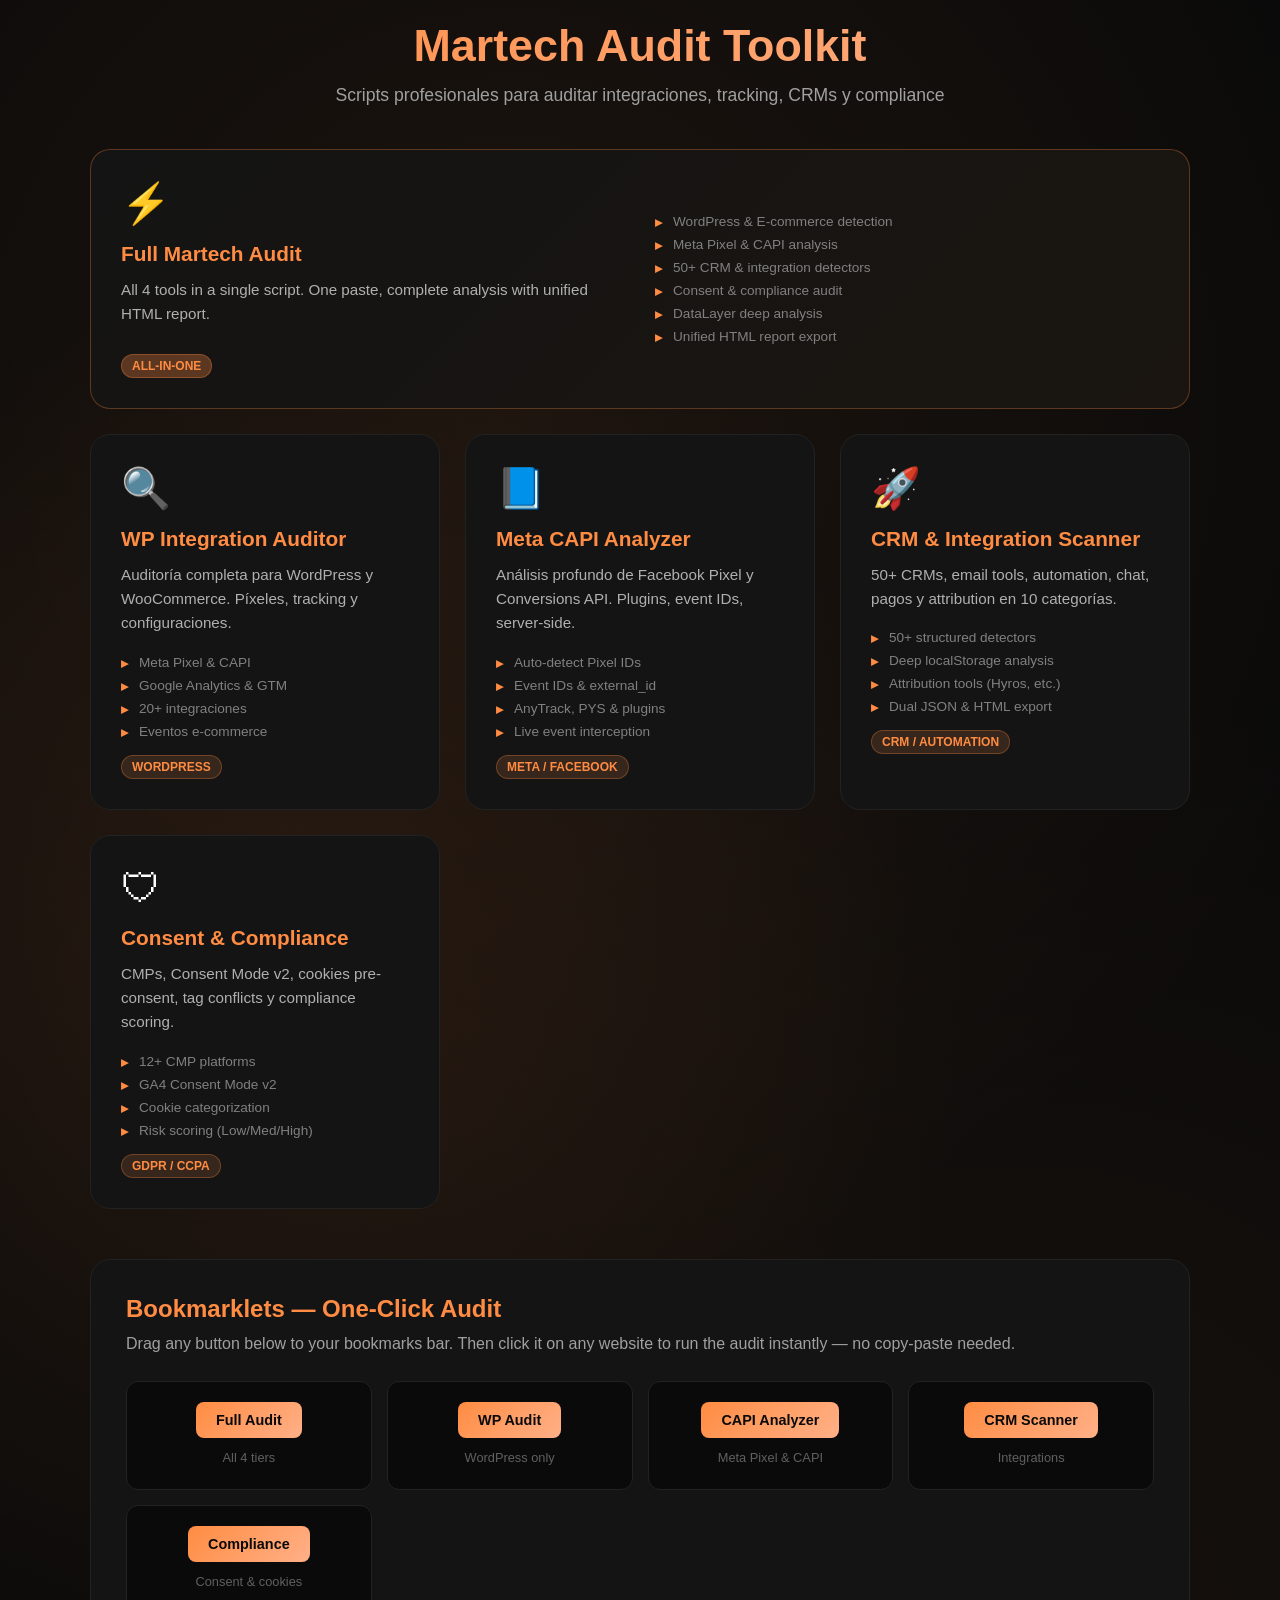
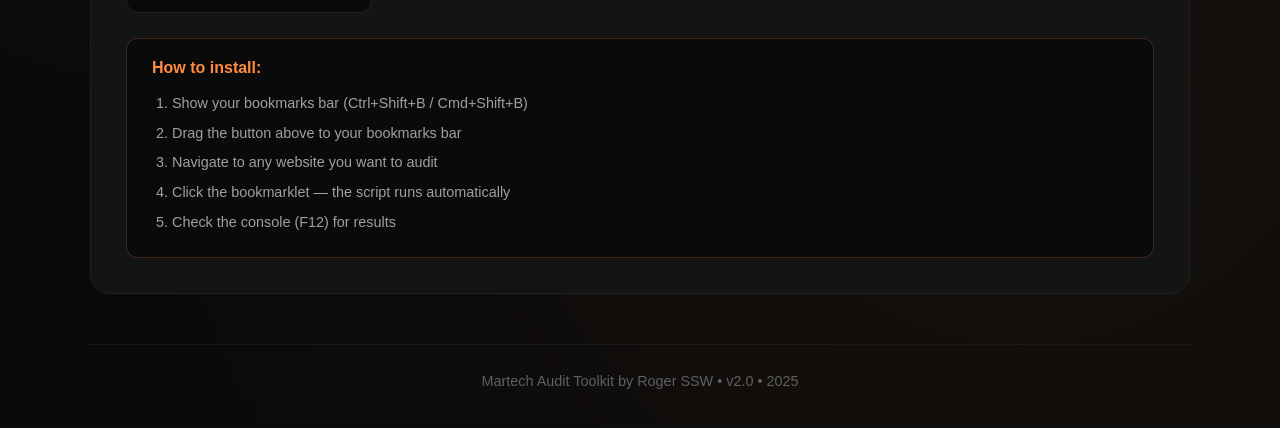
==== commit 704cf207: "Add Full Martech Audit, Consent Scanner, bookmarklets, updated landing page New tools: - Full Martec" ====
--- a/index.html
+++ b/index.html
@@ -3,21 +3,21 @@
 <head>
     <meta charset="UTF-8">
     <meta name="viewport" content="width=device-width, initial-scale=1.0">
-    <meta name="description" content="Herramientas profesionales de auditoría web para detectar integraciones, tracking, CRMs y más.">
-    <title>Herramientas de Auditoría Web - Martech Toolkit v2</title>
+    <meta name="description" content="Herramientas profesionales de auditoría web para detectar integraciones, tracking, CRMs, compliance y más.">
+    <title>Martech Audit Toolkit v2</title>
     <link rel="stylesheet" href="css/shared.css">
     <style>
         .tools-grid {
             display: grid;
-            grid-template-columns: repeat(auto-fit, minmax(300px, 1fr));
-            gap: 30px;
+            grid-template-columns: repeat(auto-fit, minmax(280px, 1fr));
+            gap: 25px;
         }
 
         .tool-card {
             background: #141414;
             border: 1px solid #222;
             border-radius: 20px;
-            padding: 35px;
+            padding: 30px;
             text-decoration: none;
             color: inherit;
             transition: all 0.3s ease;
@@ -54,27 +54,29 @@
         .tool-card:hover::after { transform: scaleX(1); }
 
         .tool-card .emoji {
-            font-size: 3em;
-            margin-bottom: 20px;
+            font-size: 2.5em;
+            margin-bottom: 15px;
             display: block;
         }
 
         .tool-card h2 {
             color: #FF8C42;
-            margin-bottom: 15px;
-            font-size: 1.5em;
-        }
+            margin-bottom: 12px;
+            font-size: 1.3em;
+        }
+
+        .tool-card p { font-size: 0.95em; }
 
         .tool-card .features {
             list-style: none;
-            font-size: 0.9em;
+            font-size: 0.85em;
             color: #808080;
         }
 
         .tool-card .features li {
-            padding: 5px 0;
+            padding: 4px 0;
             position: relative;
-            padding-left: 20px;
+            padding-left: 18px;
             transition: color 0.2s;
         }
 
@@ -93,10 +95,10 @@
             background: rgba(255, 140, 66, 0.15);
             color: #FF8C42;
             border: 1px solid rgba(255, 140, 66, 0.3);
-            padding: 5px 12px;
+            padding: 4px 10px;
             border-radius: 20px;
-            font-size: 0.8em;
-            margin-top: 15px;
+            font-size: 0.75em;
+            margin-top: 12px;
             font-weight: 600;
             transition: all 0.3s;
         }
@@ -107,37 +109,166 @@
             box-shadow: 0 0 10px rgba(255, 140, 66, 0.3);
         }
 
+        /* Featured card (Full Audit) */
+        .tool-card.featured {
+            grid-column: 1 / -1;
+            border-color: rgba(255, 140, 66, 0.3);
+            background: linear-gradient(135deg, #141414 0%, #1a1510 100%);
+        }
+
+        .tool-card.featured .badge {
+            background: rgba(255, 140, 66, 0.3);
+        }
+
+        .featured-inner {
+            display: grid;
+            grid-template-columns: 1fr 1fr;
+            gap: 30px;
+            align-items: center;
+        }
+
+        /* Bookmarklet Section */
+        .bookmarklet-section {
+            margin-top: 50px;
+            background: #141414;
+            border: 1px solid #222;
+            border-radius: 20px;
+            padding: 35px;
+        }
+
+        .bookmarklet-section h2 {
+            color: #FF8C42;
+            margin-bottom: 8px;
+            font-size: 1.5em;
+        }
+
+        .bookmarklet-section > p {
+            color: #a0a0a0;
+            margin-bottom: 25px;
+        }
+
+        .bookmarklet-grid {
+            display: grid;
+            grid-template-columns: repeat(auto-fit, minmax(200px, 1fr));
+            gap: 15px;
+            margin-bottom: 25px;
+        }
+
+        .bookmarklet-item {
+            background: #0a0a0a;
+            border: 1px solid #222;
+            border-radius: 12px;
+            padding: 20px;
+            text-align: center;
+        }
+
+        .bookmarklet-item a {
+            display: inline-block;
+            background: linear-gradient(135deg, #FF8C42, #FFB088);
+            color: #0a0a0a;
+            text-decoration: none;
+            padding: 10px 20px;
+            border-radius: 8px;
+            font-weight: 600;
+            font-size: 0.9em;
+            cursor: grab;
+            transition: all 0.3s;
+        }
+
+        .bookmarklet-item a:hover {
+            transform: translateY(-2px);
+            box-shadow: 0 5px 20px rgba(255, 140, 66, 0.4);
+        }
+
+        .bookmarklet-item p {
+            font-size: 0.8em;
+            color: #606060;
+            margin-top: 10px;
+            margin-bottom: 0;
+        }
+
+        .how-to-steps {
+            background: #0a0a0a;
+            border: 1px solid rgba(255, 140, 66, 0.2);
+            border-radius: 12px;
+            padding: 20px 25px;
+        }
+
+        .how-to-steps h4 {
+            color: #FF8C42;
+            margin-bottom: 12px;
+        }
+
+        .how-to-steps ol {
+            margin-left: 20px;
+            color: #a0a0a0;
+            font-size: 0.9em;
+        }
+
+        .how-to-steps li {
+            padding: 4px 0;
+            line-height: 1.5;
+        }
+
         .footer {
             text-align: center;
-            margin-top: 60px;
+            margin-top: 50px;
             color: #606060;
             font-size: 0.9em;
-            padding-top: 30px;
+            padding-top: 25px;
             border-top: 1px solid #1a1a1a;
         }
 
         .footer p { color: #606060; }
 
-        .header h1 { font-size: 3em; }
+        .header h1 { font-size: 2.8em; }
         .subtitle { font-size: 1.2em; color: #a0a0a0; font-weight: 300; }
 
         @media (max-width: 768px) {
             .tools-grid { grid-template-columns: 1fr; }
+            .featured-inner { grid-template-columns: 1fr; }
+            .tool-card.featured { grid-column: auto; }
+            .header h1 { font-size: 2em; }
         }
     </style>
 </head>
 <body>
-    <div class="container" style="max-width: 1000px;">
+    <div class="container" style="max-width: 1100px;">
         <div class="header">
-            <h1>Herramientas de Auditoría Web</h1>
-            <p class="subtitle">Scripts profesionales para auditar integraciones, tracking y CRMs</p>
-        </div>
-
+            <h1>Martech Audit Toolkit</h1>
+            <p class="subtitle">Scripts profesionales para auditar integraciones, tracking, CRMs y compliance</p>
+        </div>
+
+        <!-- Featured: Full Audit -->
+        <div class="tools-grid" style="margin-bottom: 25px;">
+            <a href="full-martech-audit.html" class="tool-card featured" aria-label="Full Martech Audit">
+                <div class="featured-inner">
+                    <div>
+                        <span class="emoji" aria-hidden="true">&#9889;</span>
+                        <h2>Full Martech Audit</h2>
+                        <p>All 4 tools in a single script. One paste, complete analysis with unified HTML report.</p>
+                        <span class="badge">ALL-IN-ONE</span>
+                    </div>
+                    <div>
+                        <ul class="features">
+                            <li>WordPress &amp; E-commerce detection</li>
+                            <li>Meta Pixel &amp; CAPI analysis</li>
+                            <li>50+ CRM &amp; integration detectors</li>
+                            <li>Consent &amp; compliance audit</li>
+                            <li>DataLayer deep analysis</li>
+                            <li>Unified HTML report export</li>
+                        </ul>
+                    </div>
+                </div>
+            </a>
+        </div>
+
+        <!-- Individual Tools -->
         <div class="tools-grid">
             <a href="wp-integration-auditor.html" class="tool-card" aria-label="WP Integration Auditor">
                 <span class="emoji" aria-hidden="true">&#128269;</span>
                 <h2>WP Integration Auditor</h2>
-                <p>Auditoría completa para WordPress y WooCommerce. Detecta píxeles, tracking y configuraciones.</p>
+                <p>Auditoría completa para WordPress y WooCommerce. Píxeles, tracking y configuraciones.</p>
                 <ul class="features">
                     <li>Meta Pixel &amp; CAPI</li>
                     <li>Google Analytics &amp; GTM</li>
@@ -150,32 +281,85 @@
             <a href="meta-capi-deep-analyzer.html" class="tool-card" aria-label="Meta CAPI Analyzer">
                 <span class="emoji" aria-hidden="true">&#128216;</span>
                 <h2>Meta CAPI Analyzer</h2>
-                <p>Análisis profundo de Facebook Pixel y Conversions API. Detecta plugins, event IDs y configuración server-side.</p>
+                <p>Análisis profundo de Facebook Pixel y Conversions API. Plugins, event IDs, server-side.</p>
                 <ul class="features">
-                    <li>Detección automática de CAPI</li>
+                    <li>Auto-detect Pixel IDs</li>
                     <li>Event IDs &amp; external_id</li>
                     <li>AnyTrack, PYS &amp; plugins</li>
-                    <li>Test de eventos en vivo</li>
+                    <li>Live event interception</li>
                 </ul>
                 <span class="badge">Meta / Facebook</span>
             </a>
 
             <a href="ultimate-crm-scanner.html" class="tool-card" aria-label="Ultimate CRM Scanner">
                 <span class="emoji" aria-hidden="true">&#128640;</span>
-                <h2>Ultimate CRM Scanner</h2>
-                <p>Scanner avanzado que detecta 50+ CRMs, herramientas de email, automation, chat y pagos.</p>
+                <h2>CRM &amp; Integration Scanner</h2>
+                <p>50+ CRMs, email tools, automation, chat, pagos y attribution en 10 categorías.</p>
                 <ul class="features">
-                    <li>50+ CRMs y herramientas</li>
-                    <li>10 categorías de detección</li>
-                    <li>Deep analysis con localStorage</li>
-                    <li>Export JSON &amp; HTML</li>
+                    <li>50+ structured detectors</li>
+                    <li>Deep localStorage analysis</li>
+                    <li>Attribution tools (Hyros, etc.)</li>
+                    <li>Dual JSON &amp; HTML export</li>
                 </ul>
                 <span class="badge">CRM / Automation</span>
             </a>
+
+            <a href="consent-compliance-scanner.html" class="tool-card" aria-label="Consent & Compliance Scanner">
+                <span class="emoji" aria-hidden="true">&#128737;</span>
+                <h2>Consent &amp; Compliance</h2>
+                <p>CMPs, Consent Mode v2, cookies pre-consent, tag conflicts y compliance scoring.</p>
+                <ul class="features">
+                    <li>12+ CMP platforms</li>
+                    <li>GA4 Consent Mode v2</li>
+                    <li>Cookie categorization</li>
+                    <li>Risk scoring (Low/Med/High)</li>
+                </ul>
+                <span class="badge">GDPR / CCPA</span>
+            </a>
+        </div>
+
+        <!-- Bookmarklets -->
+        <div class="bookmarklet-section">
+            <h2>Bookmarklets — One-Click Audit</h2>
+            <p>Drag any button below to your bookmarks bar. Then click it on any website to run the audit instantly — no copy-paste needed.</p>
+
+            <div class="bookmarklet-grid">
+                <div class="bookmarklet-item">
+                    <a href="javascript:void(function(){var s=document.createElement('script');s.src='https://roger-ssw.github.io/mis-herramientas/js/bookmarklets/full-audit.js?t='+Date.now();document.head.appendChild(s)})();" title="Drag me to your bookmarks bar">Full Audit</a>
+                    <p>All 4 tiers</p>
+                </div>
+                <div class="bookmarklet-item">
+                    <a href="javascript:void(function(){var s=document.createElement('script');s.src='https://roger-ssw.github.io/mis-herramientas/js/bookmarklets/wp-audit.js?t='+Date.now();document.head.appendChild(s)})();" title="Drag me to your bookmarks bar">WP Audit</a>
+                    <p>WordPress only</p>
+                </div>
+                <div class="bookmarklet-item">
+                    <a href="javascript:void(function(){var s=document.createElement('script');s.src='https://roger-ssw.github.io/mis-herramientas/js/bookmarklets/capi-analyzer.js?t='+Date.now();document.head.appendChild(s)})();" title="Drag me to your bookmarks bar">CAPI Analyzer</a>
+                    <p>Meta Pixel &amp; CAPI</p>
+                </div>
+                <div class="bookmarklet-item">
+                    <a href="javascript:void(function(){var s=document.createElement('script');s.src='https://roger-ssw.github.io/mis-herramientas/js/bookmarklets/crm-scanner.js?t='+Date.now();document.head.appendChild(s)})();" title="Drag me to your bookmarks bar">CRM Scanner</a>
+                    <p>Integrations</p>
+                </div>
+                <div class="bookmarklet-item">
+                    <a href="javascript:void(function(){var s=document.createElement('script');s.src='https://roger-ssw.github.io/mis-herramientas/js/bookmarklets/compliance.js?t='+Date.now();document.head.appendChild(s)})();" title="Drag me to your bookmarks bar">Compliance</a>
+                    <p>Consent &amp; cookies</p>
+                </div>
+            </div>
+
+            <div class="how-to-steps">
+                <h4>How to install:</h4>
+                <ol>
+                    <li>Show your bookmarks bar (Ctrl+Shift+B / Cmd+Shift+B)</li>
+                    <li>Drag the button above to your bookmarks bar</li>
+                    <li>Navigate to any website you want to audit</li>
+                    <li>Click the bookmarklet — the script runs automatically</li>
+                    <li>Check the console (F12) for results</li>
+                </ol>
+            </div>
         </div>
 
         <div class="footer">
-            <p>Herramientas de auditoría web by Roger SSW &bull; v2.0 &bull; 2025</p>
+            <p>Martech Audit Toolkit by Roger SSW &bull; v2.0 &bull; 2025</p>
         </div>
     </div>
 </body>
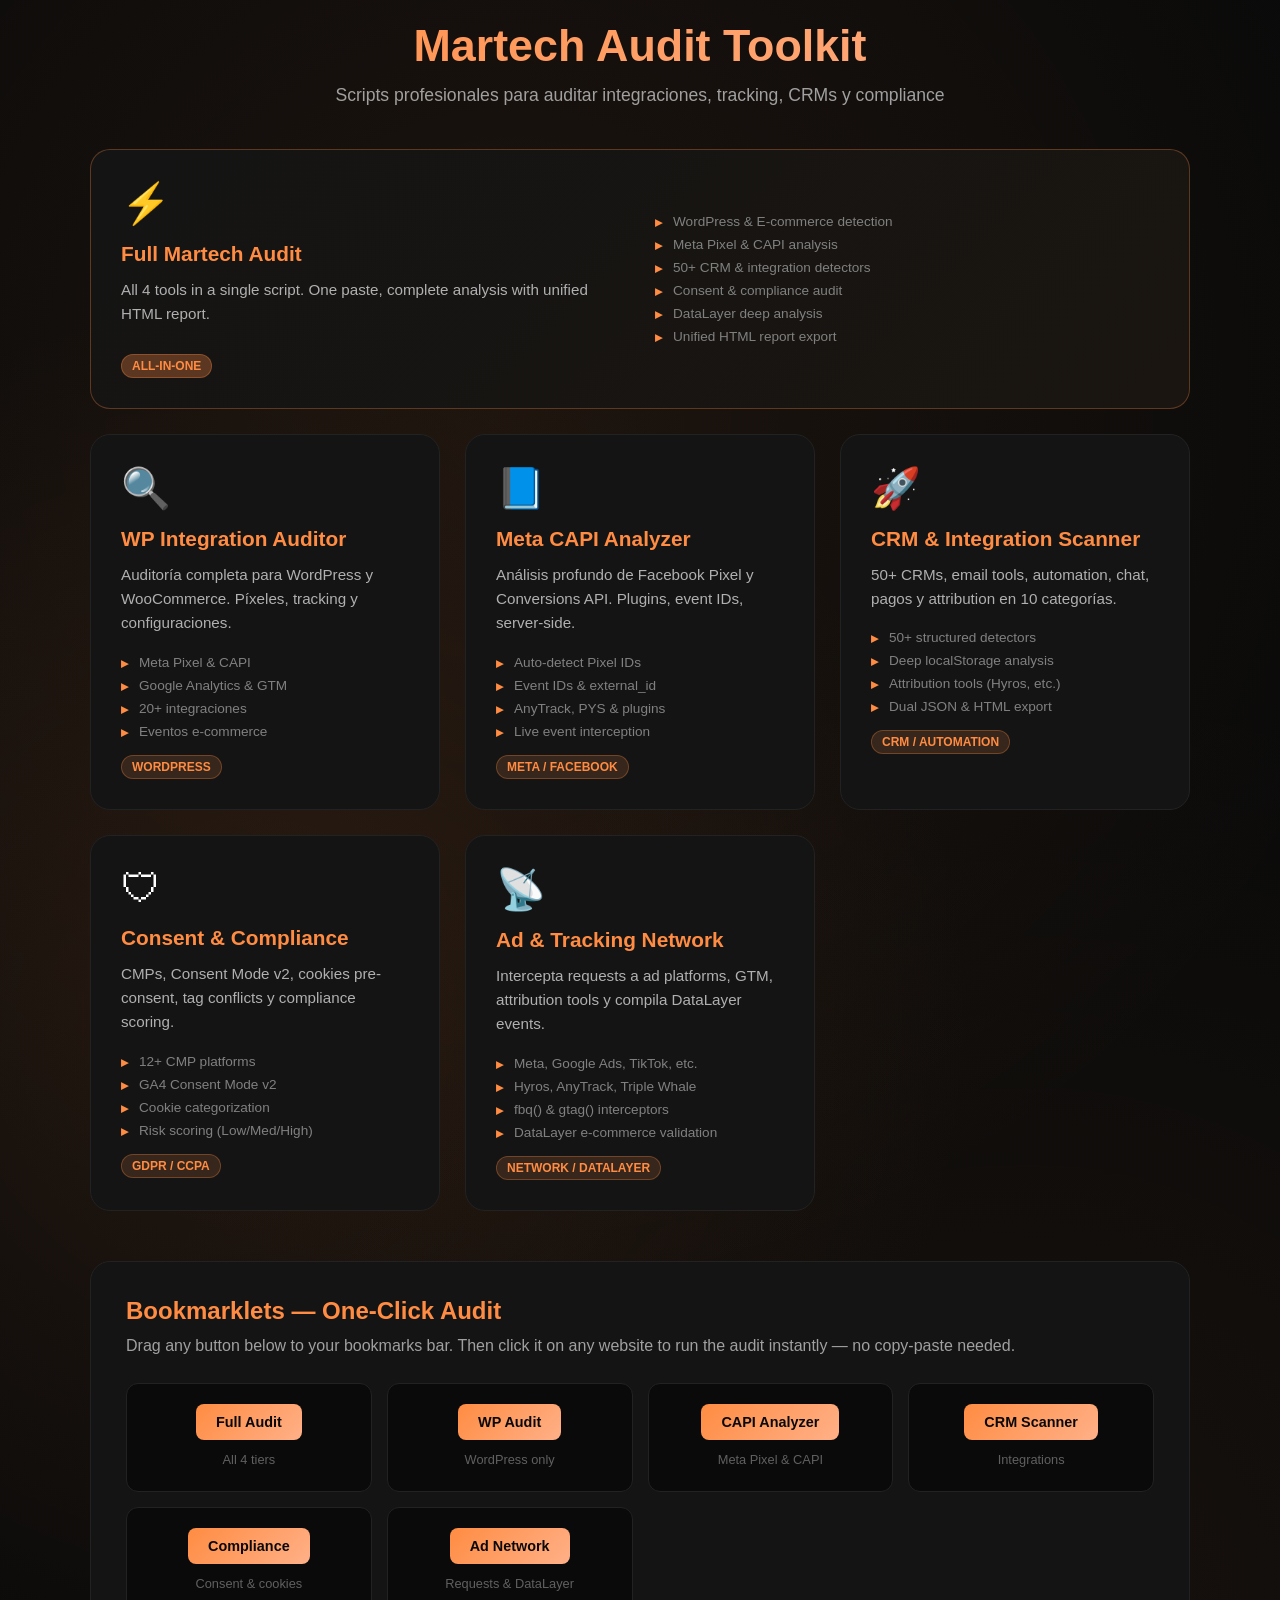
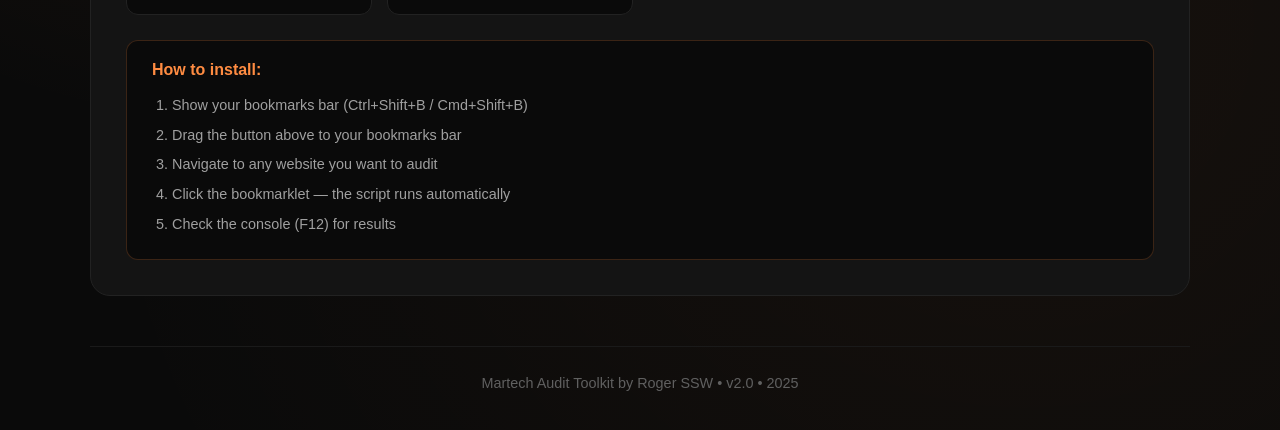
==== commit e475a397: "Add Ad & Tracking Network Analyzer with DataLayer compilation New tool focused exclusively on ad pla" ====
--- a/index.html
+++ b/index.html
@@ -316,6 +316,19 @@
                 </ul>
                 <span class="badge">GDPR / CCPA</span>
             </a>
+
+            <a href="network-request-analyzer.html" class="tool-card" aria-label="Ad & Tracking Network Analyzer">
+                <span class="emoji" aria-hidden="true">&#128225;</span>
+                <h2>Ad &amp; Tracking Network</h2>
+                <p>Intercepta requests a ad platforms, GTM, attribution tools y compila DataLayer events.</p>
+                <ul class="features">
+                    <li>Meta, Google Ads, TikTok, etc.</li>
+                    <li>Hyros, AnyTrack, Triple Whale</li>
+                    <li>fbq() &amp; gtag() interceptors</li>
+                    <li>DataLayer e-commerce validation</li>
+                </ul>
+                <span class="badge">Network / DataLayer</span>
+            </a>
         </div>
 
         <!-- Bookmarklets -->
@@ -343,6 +356,10 @@
                 <div class="bookmarklet-item">
                     <a href="javascript:void(function(){var s=document.createElement('script');s.src='https://roger-ssw.github.io/mis-herramientas/js/bookmarklets/compliance.js?t='+Date.now();document.head.appendChild(s)})();" title="Drag me to your bookmarks bar">Compliance</a>
                     <p>Consent &amp; cookies</p>
+                </div>
+                <div class="bookmarklet-item">
+                    <a href="javascript:void(function(){var s=document.createElement('script');s.src='https://roger-ssw.github.io/mis-herramientas/js/bookmarklets/ad-network.js?t='+Date.now();document.head.appendChild(s)})();" title="Drag me to your bookmarks bar">Ad Network</a>
+                    <p>Requests &amp; DataLayer</p>
                 </div>
             </div>
 
